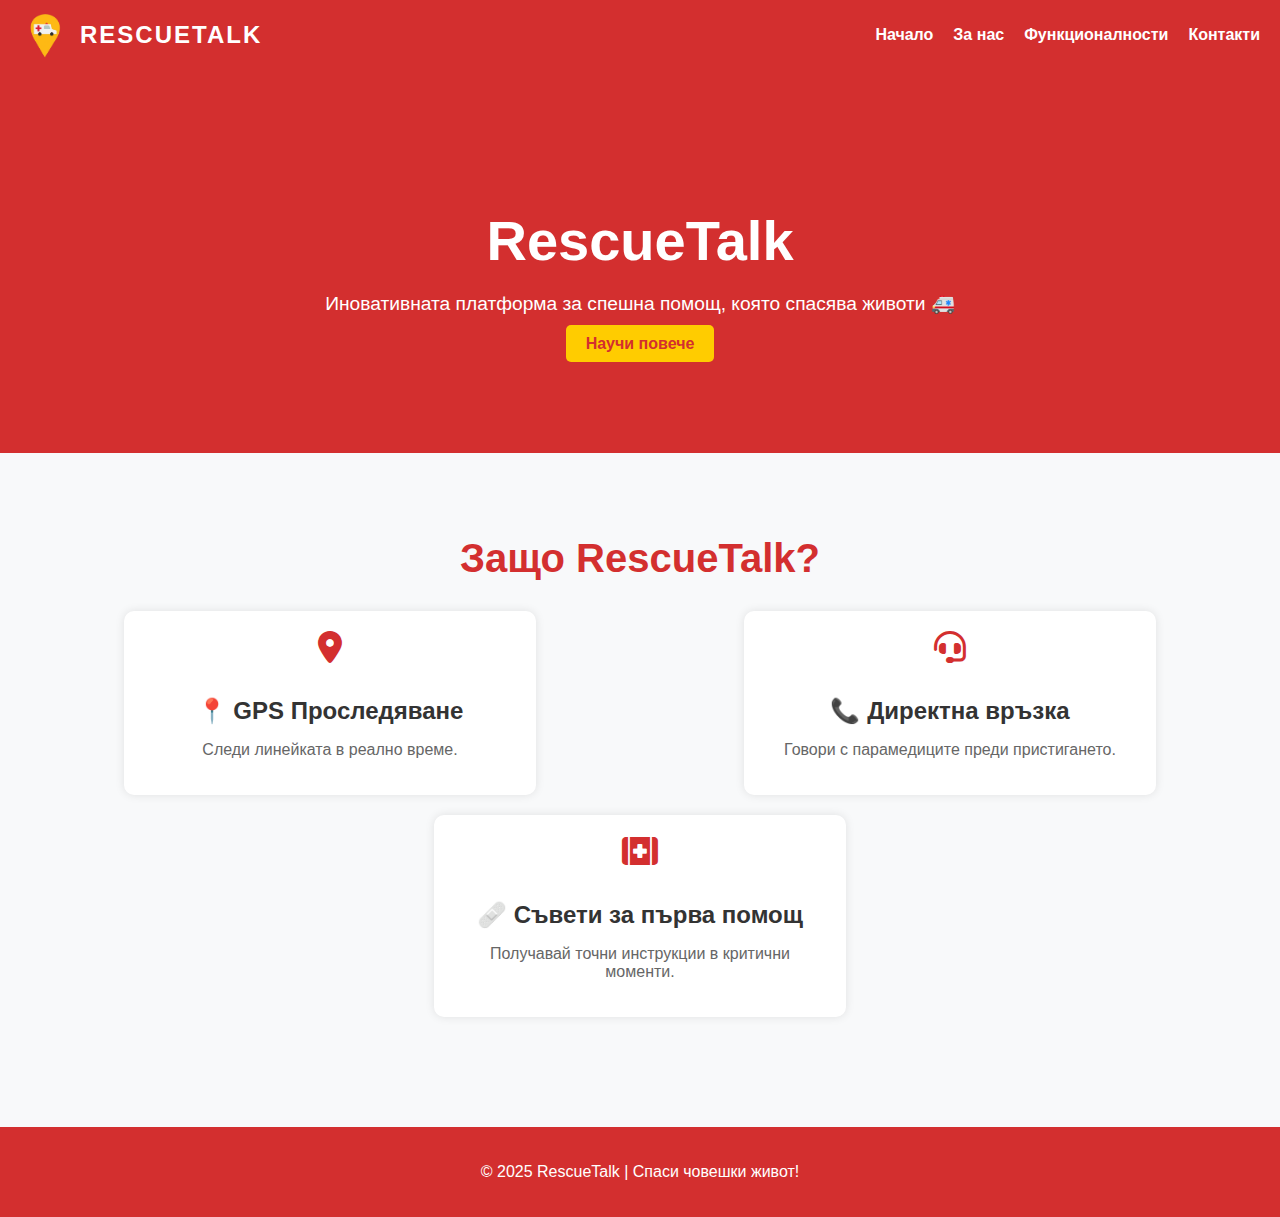
==== index.html @ 98db1678 "Added the main files" ====
<!DOCTYPE html>
<html lang="bg">
<head>
    <meta charset="UTF-8">
    <meta name="viewport" content="width=device-width, initial-scale=1.0">
    <title>RescueTalk - Начало</title>
    <link rel="stylesheet" href="styles/global.css">
    <link rel="stylesheet" href="styles/index.css">
    <link href="https://fonts.googleapis.com/css2?family=Poppins:wght@400;600;700&display=swap" rel="stylesheet">
    <link rel="stylesheet" href="https://cdnjs.cloudflare.com/ajax/libs/font-awesome/6.0.0/css/all.min.css">
</head>
<body>
    <nav>
        <div class="logo">
            <img src="images/logo.png" alt="RescueTalk Logo">
            <span class="logo-text">RescueTalk</span> <!-- Добавен надпис -->
        </div>
        <ul>
            <li><a href="index.html">Начало</a></li>
            <li><a href="about.html">За нас</a></li>
            <li><a href="features.html">Функционалности</a></li>
            <li><a href="contact.html">Контакти</a></li>
        </ul>
    </nav>

    <header>
        <div class="header-content">
            <h1>RescueTalk</h1>
            <p>Иновативната платформа за спешна помощ, която спасява животи 🚑</p>
            <a href="features.html" class="btn">Научи повече</a>
        </div>
    </header>

    <section class="features">
        <h2>Защо RescueTalk?</h2>
        <div class="grid">
            <div class="feature">
                <i class="fas fa-map-marker-alt"></i>
                <h3>📍 GPS Проследяване</h3>
                <p>Следи линейката в реално време.</p>
            </div>
            <div class="feature">
                <i class="fas fa-headset"></i>
                <h3>📞 Директна връзка</h3>
                <p>Говори с парамедиците преди пристигането.</p>
            </div>
            <div class="feature">
                <i class="fas fa-first-aid"></i>
                <h3>🩹 Съвети за първа помощ</h3>
                <p>Получавай точни инструкции в критични моменти.</p>
            </div>
        </div>
    </section>

    <footer>
        <p>© 2025 RescueTalk | Спаси човешки живот!</p>
    </footer>
</body>
</html>
---- styles/global.css ----
/* global.css */
body {
    font-family: 'Roboto', sans-serif;
    margin: 0;
    padding: 0;
    background-color: #f8f9fa;
    color: #333;
}

.logo {
    display: flex;
    align-items: center;
}

.logo-text {
    font-size: 1.5em;
    font-weight: bold;
    color: white;
    margin-left: 10px;
    text-transform: uppercase;
    letter-spacing: 2px;
    transition: color 0.3s;
}

.logo-text:hover {
    color: #ffcc00;
}

nav {
    display: flex;
    justify-content: space-between;
    align-items: center;
    background-color: #d32f2f;
    padding: 10px 20px;
    box-shadow: 0 2px 10px rgba(0, 0, 0, 0.1);
}

nav .logo img {
    height: 50px;
}

nav ul {
    list-style: none;
    display: flex;
    margin: 0;
    padding: 0;
}

nav ul li {
    margin-left: 20px;
}

nav ul li a {
    color: white;
    text-decoration: none;
    font-weight: bold;
    transition: color 0.3s;
}

nav ul li a:hover {
    color: #ffcc00;
}

footer {
    text-align: center;
    padding: 20px;
    background-color: #d32f2f;
    color: white;
    margin-top: 50px;
}
---- styles/index.css ----
/* index.css */
header {
    text-align: center;
    padding: 100px 20px;
    background-color: #d32f2f;
    color: white;
}

header h1 {
    font-size: 3.5em;
    margin-bottom: 10px;
}

header p {
    font-size: 1.2em;
    margin-bottom: 20px;
}

header .btn {
    background-color: #ffcc00;
    color: #d32f2f;
    padding: 10px 20px;
    text-decoration: none;
    border-radius: 5px;
    font-weight: bold;
    transition: background-color 0.3s;
}

header .btn:hover {
    background-color: #ffb300;
}

.features {
    padding: 50px 20px;
    text-align: center;
}

.features h2 {
    font-size: 2.5em;
    margin-bottom: 20px;
    color: #d32f2f;
}

.features .grid {
    display: flex;
    justify-content: space-around;
    flex-wrap: wrap;
}

.features .feature {
    background-color: white;
    padding: 20px;
    border-radius: 10px;
    box-shadow: 0 0 10px rgba(0, 0, 0, 0.1);
    margin: 10px;
    width: 30%;
    text-align: center;
    transition: transform 0.3s;
}

.features .feature:hover {
    transform: translateY(-10px);
}

.features .feature i {
    font-size: 2em;
    color: #d32f2f;
    margin-bottom: 10px;
}

.features .feature h3 {
    font-size: 1.5em;
    margin-bottom: 10px;
}

.features .feature p {
    font-size: 1em;
    color: #666;
}

/* Респонсивни стилове */
@media (max-width: 1024px) {
    header h1 {
        font-size: 2.5em;
    }

    header p {
        font-size: 1em;
    }

    .features .feature {
        width: 45%;
    }
}

@media (max-width: 768px) {
    nav {
        flex-direction: column;
        align-items: flex-start;
    }

    nav ul {
        flex-direction: column;
        width: 100%;
    }

    nav ul li {
        margin: 10px 0;
    }

    header {
        padding: 50px 20px;
    }

    header h1 {
        font-size: 2em;
    }

    header p {
        font-size: 0.9em;
    }

    .features .feature {
        width: 100%;
        margin: 10px 0;
    }

    .features .grid {
        flex-direction: column;
    }

    .logo-text {
        font-size: 1.2em;
    }

    nav .logo img {
        height: 40px;
    }
}

@media (max-width: 480px) {
    header h1 {
        font-size: 1.8em;
    }

    header p {
        font-size: 0.8em;
    }

    .features h2 {
        font-size: 2em;
    }

    .features .feature h3 {
        font-size: 1.2em;
    }

    .features .feature p {
        font-size: 0.9em;
    }

    .logo-text {
        font-size: 1em;
    }

    nav .logo img {
        height: 30px;
    }
}
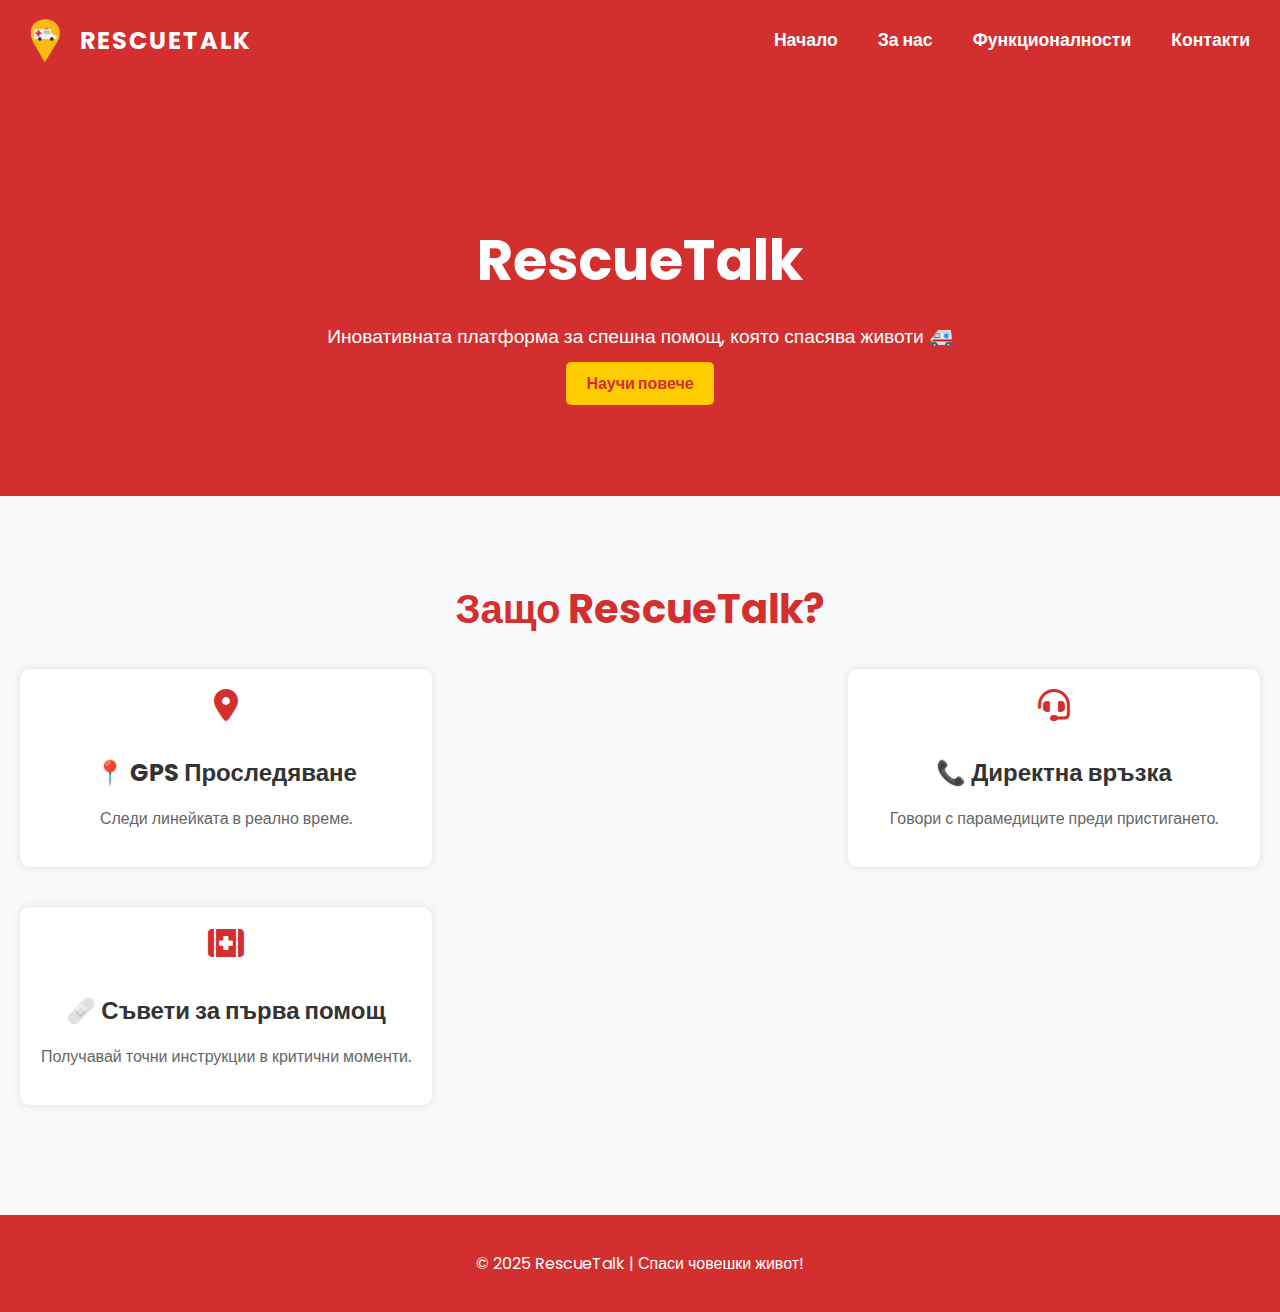
==== commit 5160c354: "Fixed some problems" ====
--- a/index.html
+++ b/index.html
@@ -13,7 +13,7 @@
     <nav>
         <div class="logo">
             <img src="images/logo.png" alt="RescueTalk Logo">
-            <span class="logo-text">RescueTalk</span> <!-- Добавен надпис -->
+            <span class="logo-text">RescueTalk</span>
         </div>
         <ul>
             <li><a href="index.html">Начало</a></li>
@@ -56,4 +56,4 @@
         <p>© 2025 RescueTalk | Спаси човешки живот!</p>
     </footer>
 </body>
-</html>+</html>
--- a/styles/global.css
+++ b/styles/global.css
@@ -1,15 +1,20 @@
-/* global.css */
+/* Глобални стилове */
 body {
-    font-family: 'Roboto', sans-serif;
+    font-family: 'Poppins', sans-serif;
     margin: 0;
     padding: 0;
     background-color: #f8f9fa;
     color: #333;
 }
 
+/* Логото */
 .logo {
     display: flex;
     align-items: center;
+}
+
+.logo img {
+    height: 50px;
 }
 
 .logo-text {
@@ -26,12 +31,13 @@
     color: #ffcc00;
 }
 
+/* Навигация */
 nav {
     display: flex;
     justify-content: space-between;
     align-items: center;
     background-color: #d32f2f;
-    padding: 10px 20px;
+    padding: 15px 20px;
     box-shadow: 0 2px 10px rgba(0, 0, 0, 0.1);
 }
 
@@ -55,16 +61,141 @@
     text-decoration: none;
     font-weight: bold;
     transition: color 0.3s;
+    padding: 5px 10px;
+    font-size: 1.1em;
 }
 
 nav ul li a:hover {
     color: #ffcc00;
-}
-
+    border-bottom: 2px solid #ffcc00;
+}
+
+/* Footer */
 footer {
     text-align: center;
     padding: 20px;
     background-color: #d32f2f;
     color: white;
     margin-top: 50px;
-}+}
+
+/* Респонсивни стилове */
+@media (max-width: 1024px) {
+    nav {
+        flex-direction: column;
+        align-items: center;
+    }
+
+    nav ul {
+        flex-direction: column;
+        margin-top: 10px;
+    }
+
+    nav ul li {
+        margin: 10px 0;
+    }
+
+    .logo-text {
+        font-size: 1.2em;
+    }
+
+    header h1 {
+        font-size: 2.5em;
+    }
+
+    .features .grid {
+        flex-direction: column;
+        align-items: center;
+    }
+
+    .features .feature {
+        width: 80%;
+        margin-bottom: 30px;
+    }
+
+    .contact form {
+        width: 90%;
+    }
+}
+
+@media (max-width: 768px) {
+    header {
+        padding: 120px 0;
+    }
+
+    nav ul li a {
+        font-size: 1em;
+    }
+
+    header h1 {
+        font-size: 2em;
+    }
+
+    .features .grid {
+        flex-direction: column;
+        align-items: center;
+        justify-content: center;
+        gap: 20px;
+    }
+
+    .features .feature {
+        width: 90%;
+        margin-bottom: 20px; /* Разстояние между елементите */
+    }
+
+    .about .team {
+        flex-direction: column;
+        align-items: center;
+    }
+
+    .about .team-image img {
+        width: 100%;
+        max-width: 300px;
+        height: auto;
+    }
+
+    /* Навигация на мобилни екрани */
+    nav ul {
+        display: flex;
+        flex-direction: column;
+        align-items: center; /* Центриране на линковете */
+        padding: 0;
+        margin-top: 10px;
+    }
+
+    nav ul li {
+        margin: 10px 0;
+    }
+
+    nav ul li a {
+        font-size: 1.1em;
+        padding: 10px 20px;
+    }
+}
+
+@media (max-width: 480px) {
+    nav ul li a {
+        font-size: 0.9em;
+    }
+
+    header h1 {
+        font-size: 1.8em;
+    }
+
+    .features .feature {
+        width: 100%;
+    }
+
+    .about .team-info {
+        font-size: 1em;
+    }
+
+    .contact input,
+    .contact textarea {
+        font-size: 1em;
+    }
+
+    .contact button {
+        font-size: 1.1em;
+    }
+}
--- a/styles/index.css
+++ b/styles/index.css
@@ -1,4 +1,3 @@
-/* index.css */
 header {
     text-align: center;
     padding: 100px 20px;
@@ -43,8 +42,11 @@
 
 .features .grid {
     display: flex;
-    justify-content: space-around;
+    justify-content: space-between;
     flex-wrap: wrap;
+    gap: 20px;
+    padding: 0;
+    margin: 0;
 }
 
 .features .feature {
@@ -52,14 +54,10 @@
     padding: 20px;
     border-radius: 10px;
     box-shadow: 0 0 10px rgba(0, 0, 0, 0.1);
-    margin: 10px;
     width: 30%;
     text-align: center;
     transition: transform 0.3s;
-}
-
-.features .feature:hover {
-    transform: translateY(-10px);
+    margin: 10px 0;
 }
 
 .features .feature i {
@@ -78,92 +76,34 @@
     color: #666;
 }
 
-/* Респонсивни стилове */
+/* За устройства с широчина под 1024px */
 @media (max-width: 1024px) {
+    .features .grid {
+        flex-direction: column;
+        align-items: center;
+    }
+
+    .features .feature {
+        width: 80%;
+        margin-bottom: 30px;
+    }
+}
+
+/* За мобилни устройства с широчина под 768px */
+@media (max-width: 768px) {
     header h1 {
         font-size: 2.5em;
     }
 
-    header p {
-        font-size: 1em;
+    .features .grid {
+        flex-direction: column;
+        align-items: center;
+        justify-content: center;
+        gap: 20px;
     }
 
     .features .feature {
-        width: 45%;
+        width: 90%;  /* Сменяме широчината на 90% */
+        margin-bottom: 20px; /* Разстояние между елементите */
     }
 }
-
-@media (max-width: 768px) {
-    nav {
-        flex-direction: column;
-        align-items: flex-start;
-    }
-
-    nav ul {
-        flex-direction: column;
-        width: 100%;
-    }
-
-    nav ul li {
-        margin: 10px 0;
-    }
-
-    header {
-        padding: 50px 20px;
-    }
-
-    header h1 {
-        font-size: 2em;
-    }
-
-    header p {
-        font-size: 0.9em;
-    }
-
-    .features .feature {
-        width: 100%;
-        margin: 10px 0;
-    }
-
-    .features .grid {
-        flex-direction: column;
-    }
-
-    .logo-text {
-        font-size: 1.2em;
-    }
-
-    nav .logo img {
-        height: 40px;
-    }
-}
-
-@media (max-width: 480px) {
-    header h1 {
-        font-size: 1.8em;
-    }
-
-    header p {
-        font-size: 0.8em;
-    }
-
-    .features h2 {
-        font-size: 2em;
-    }
-
-    .features .feature h3 {
-        font-size: 1.2em;
-    }
-
-    .features .feature p {
-        font-size: 0.9em;
-    }
-
-    .logo-text {
-        font-size: 1em;
-    }
-
-    nav .logo img {
-        height: 30px;
-    }
-}   